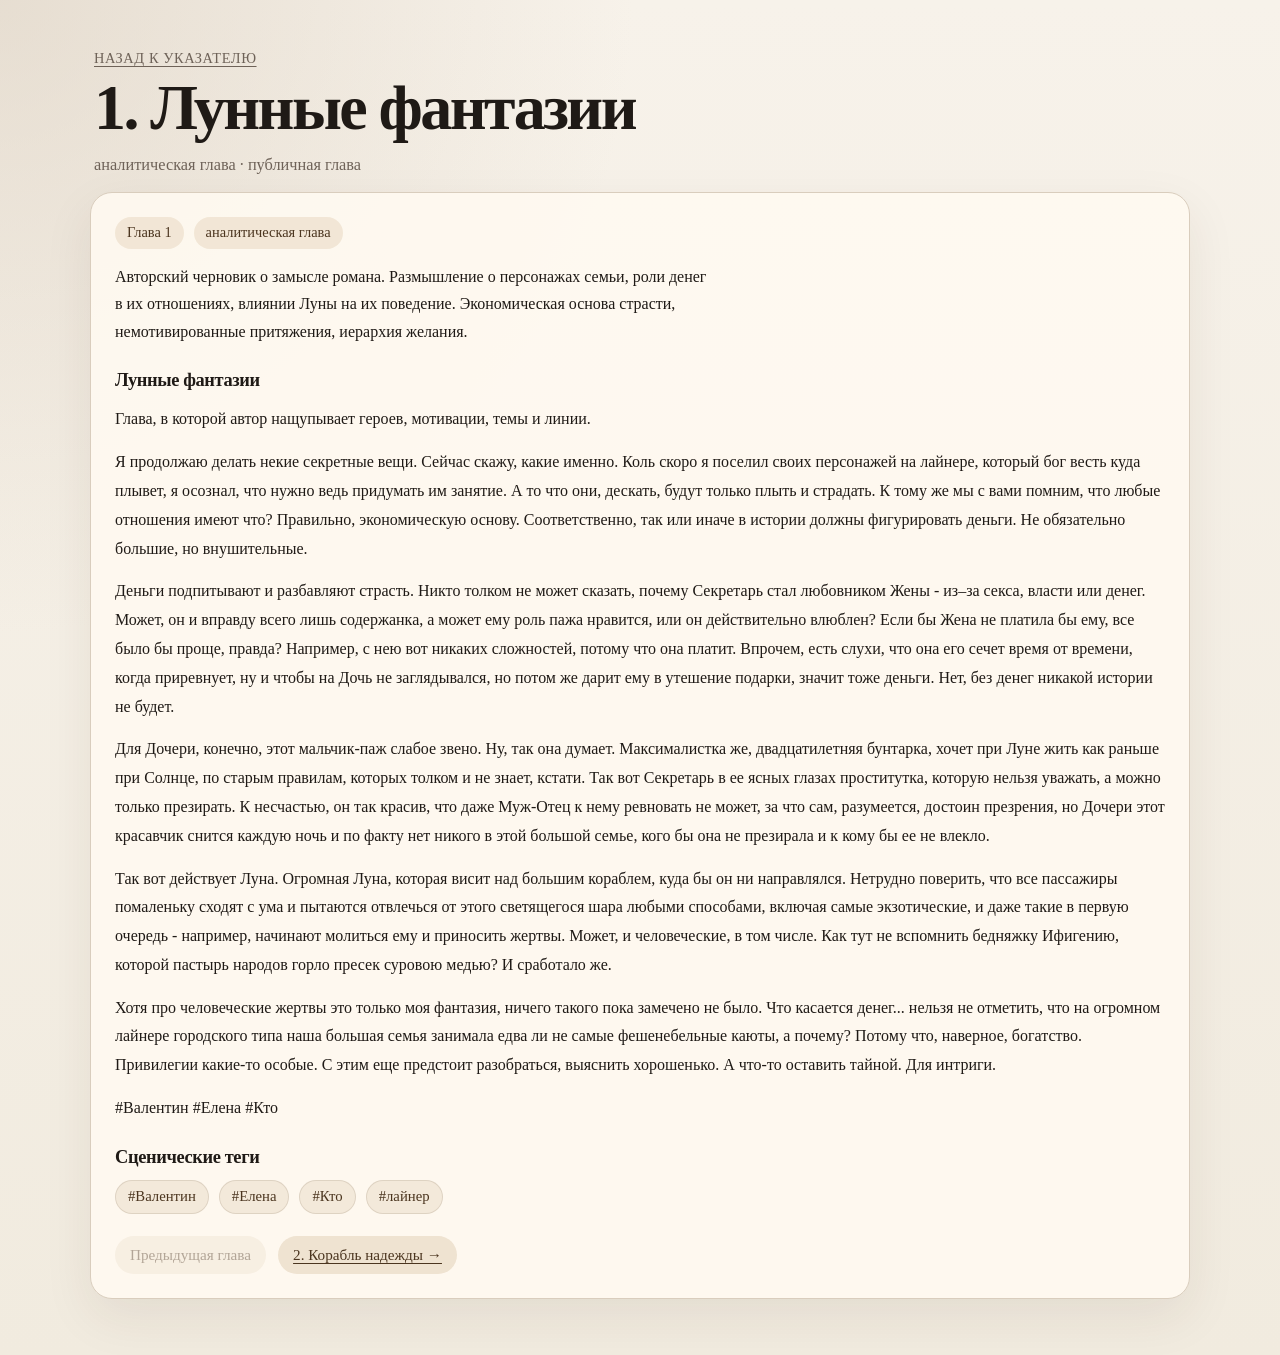
==== site/chapter.html @ 4c7f8df4 "Add full chapter dataset and wire site to full texts" ====
<!doctype html>
<html lang="ru">
  <head>
    <meta charset="utf-8" />
    <meta name="viewport" content="width=device-width, initial-scale=1" />
    <title>Под Огромной Луной — глава</title>
    <link rel="stylesheet" href="./styles.css" />
    <script type="module" src="./app.js"></script>
  </head>
  <body data-page="chapter">
    <div class="shell">
      <header class="site-header site-header--compact">
        <p class="eyebrow"><a href="./index.html">Назад к указателю</a></p>
        <h1 id="chapter-page-title">Глава</h1>
        <p id="chapter-page-meta" class="lede"></p>
      </header>

      <main class="panel">
        <article class="chapter-page">
          <div class="chapter-page__meta" id="chapter-page-badges"></div>
          <p id="chapter-page-summary" class="chapter-page__summary"></p>
          <div id="chapter-page-text" class="chapter-page__text" aria-label="Полный текст главы"></div>

          <section class="chapter-page__tags">
            <h2>Сценические теги</h2>
            <div id="chapter-page-tags" class="tag-filters"></div>
          </section>

          <nav class="chapter-nav" aria-label="Навигация по главам">
            <a id="prev-chapter" class="chapter-nav__link" href="#">Предыдущая глава</a>
            <a id="next-chapter" class="chapter-nav__link" href="#">Следующая глава</a>
          </nav>
        </article>
      </main>
    </div>
  </body>
</html>
---- site/styles.css ----
:root {
  color-scheme: light;
  --bg: #f5f1e8;
  --panel: #fffaf1;
  --text: #1f1a16;
  --muted: #6e6258;
  --line: #d9cdbd;
  --accent: #6b4d2f;
  --accent-strong: #4b351f;
  --chip: #efe3d1;
  --chip-active: #d8c0a1;
  --shadow: 0 18px 50px rgba(61, 42, 26, 0.08);
  --radius: 22px;
}

* {
  box-sizing: border-box;
}

html {
  background:
    radial-gradient(circle at top left, rgba(217, 205, 189, 0.55), transparent 34%),
    linear-gradient(180deg, #f7f2ea 0%, #f1ebdf 100%);
}

body {
  margin: 0;
  min-height: 100vh;
  color: var(--text);
  font-family: Georgia, "Times New Roman", serif;
}

a {
  color: inherit;
  text-decoration-thickness: 1px;
  text-underline-offset: 0.18em;
}

.shell {
  width: min(1100px, calc(100vw - 32px));
  margin: 0 auto;
  padding: 32px 0 56px;
}

.site-header {
  padding: 18px 4px 22px;
}

.site-header--compact {
  padding-bottom: 14px;
}

.eyebrow {
  margin: 0 0 10px;
  color: var(--muted);
  font-size: 0.9rem;
  letter-spacing: 0.04em;
  text-transform: uppercase;
}

.site-header h1 {
  margin: 0;
  font-size: clamp(2.1rem, 5vw, 4.2rem);
  line-height: 0.96;
  letter-spacing: -0.04em;
}

.lede {
  max-width: 60ch;
  margin: 14px 0 0;
  color: var(--muted);
  font-size: 1.02rem;
  line-height: 1.55;
}

.panel {
  display: grid;
  gap: 22px;
}

.toolbar,
.chapters,
.chapter-page {
  background: rgba(255, 250, 241, 0.9);
  border: 1px solid var(--line);
  border-radius: var(--radius);
  box-shadow: var(--shadow);
}

.toolbar,
.chapters {
  padding: 22px;
}

.toolbar__title,
.chapters__title {
  display: flex;
  align-items: baseline;
  justify-content: space-between;
  gap: 16px;
  margin-bottom: 16px;
}

.toolbar h2,
.chapters h2,
.chapter-page h2 {
  margin: 0;
  font-size: 1.15rem;
  letter-spacing: -0.02em;
}

.toolbar p,
.chapters p {
  margin: 0;
  color: var(--muted);
  font-size: 0.95rem;
}

.tag-filters {
  display: flex;
  flex-wrap: wrap;
  gap: 10px;
}

.tag-chip,
.chapter-nav__link {
  display: inline-flex;
  align-items: center;
  justify-content: center;
  gap: 8px;
  min-height: 38px;
  padding: 0 14px;
  border: 1px solid transparent;
  border-radius: 999px;
  background: var(--chip);
  color: var(--accent-strong);
  font: inherit;
  font-size: 0.95rem;
  line-height: 1;
  cursor: pointer;
}

.tag-chip:hover,
.chapter-nav__link:hover {
  border-color: rgba(75, 53, 31, 0.16);
}

.tag-chip[aria-pressed="true"] {
  background: var(--chip-active);
  border-color: rgba(75, 53, 31, 0.18);
}

.tag-chip--clear {
  background: transparent;
  border-color: var(--line);
}

.chapter-list {
  display: grid;
  gap: 14px;
}

.chapter-card {
  display: grid;
  gap: 14px;
  padding: 20px 20px 18px;
  border: 1px solid var(--line);
  border-radius: 18px;
  background: rgba(255, 255, 255, 0.45);
}

.chapter-card__top {
  display: flex;
  flex-wrap: wrap;
  align-items: baseline;
  justify-content: space-between;
  gap: 10px 16px;
}

.chapter-card__title {
  margin: 0;
  font-size: 1.22rem;
  line-height: 1.1;
}

.chapter-card__title a {
  text-decoration: none;
}

.chapter-card__title a:hover {
  text-decoration: underline;
}

.chapter-card__meta {
  color: var(--muted);
  font-size: 0.95rem;
}

.chapter-card__summary,
.chapter-page__summary {
  margin: 0;
  color: var(--text);
  font-size: 1rem;
  line-height: 1.72;
}

.chapter-card__tags {
  display: flex;
  flex-wrap: wrap;
  gap: 9px;
}

.chapter-card__tag {
  min-height: 32px;
  padding: 0 11px;
  border: 1px solid rgba(75, 53, 31, 0.12);
  border-radius: 999px;
  background: rgba(239, 227, 209, 0.72);
  color: var(--accent-strong);
  font: inherit;
  font-size: 0.92rem;
  cursor: pointer;
}

.chapter-card__tag:hover,
.chapter-page__tag:hover {
  text-decoration: underline;
}

.empty-state {
  margin: 14px 2px 0;
  color: var(--muted);
  font-size: 0.98rem;
  line-height: 1.6;
}

.chapter-page {
  padding: 24px;
}

.chapter-page__meta {
  display: flex;
  flex-wrap: wrap;
  gap: 10px;
  margin-bottom: 14px;
}

.chapter-page__badge {
  display: inline-flex;
  align-items: center;
  min-height: 32px;
  padding: 0 12px;
  border-radius: 999px;
  background: rgba(241, 229, 212, 0.92);
  color: var(--accent-strong);
  font-size: 0.9rem;
}

.chapter-page__summary {
  max-width: 75ch;
  margin-bottom: 20px;
}

.chapter-page__text {
  display: grid;
  gap: 14px;
  margin-bottom: 24px;
  padding-top: 4px;
}

.chapter-page__text-title {
  margin: 4px 0 0;
  font-size: 1.18rem;
  line-height: 1.2;
  letter-spacing: -0.02em;
}

.chapter-page__text-paragraph {
  margin: 0;
  color: var(--text);
  font-size: 1rem;
  line-height: 1.8;
  white-space: pre-wrap;
}

.chapter-page__tags {
  display: grid;
  gap: 12px;
  margin-bottom: 22px;
}

.chapter-nav {
  display: flex;
  flex-wrap: wrap;
  gap: 12px;
}

.chapter-page__tag {
  min-height: 34px;
  padding: 0 12px;
  border: 1px solid rgba(75, 53, 31, 0.12);
  border-radius: 999px;
  background: rgba(239, 227, 209, 0.72);
  color: var(--accent-strong);
  font: inherit;
  font-size: 0.92rem;
  cursor: pointer;
}

.chapter-nav__link[aria-disabled="true"] {
  pointer-events: none;
  opacity: 0.42;
}

@media (max-width: 720px) {
  .shell {
    width: min(100vw - 20px, 1100px);
    padding-top: 20px;
  }

  .toolbar__title,
  .chapters__title {
    align-items: flex-start;
    flex-direction: column;
  }

  .chapter-page {
    padding: 20px;
  }
}
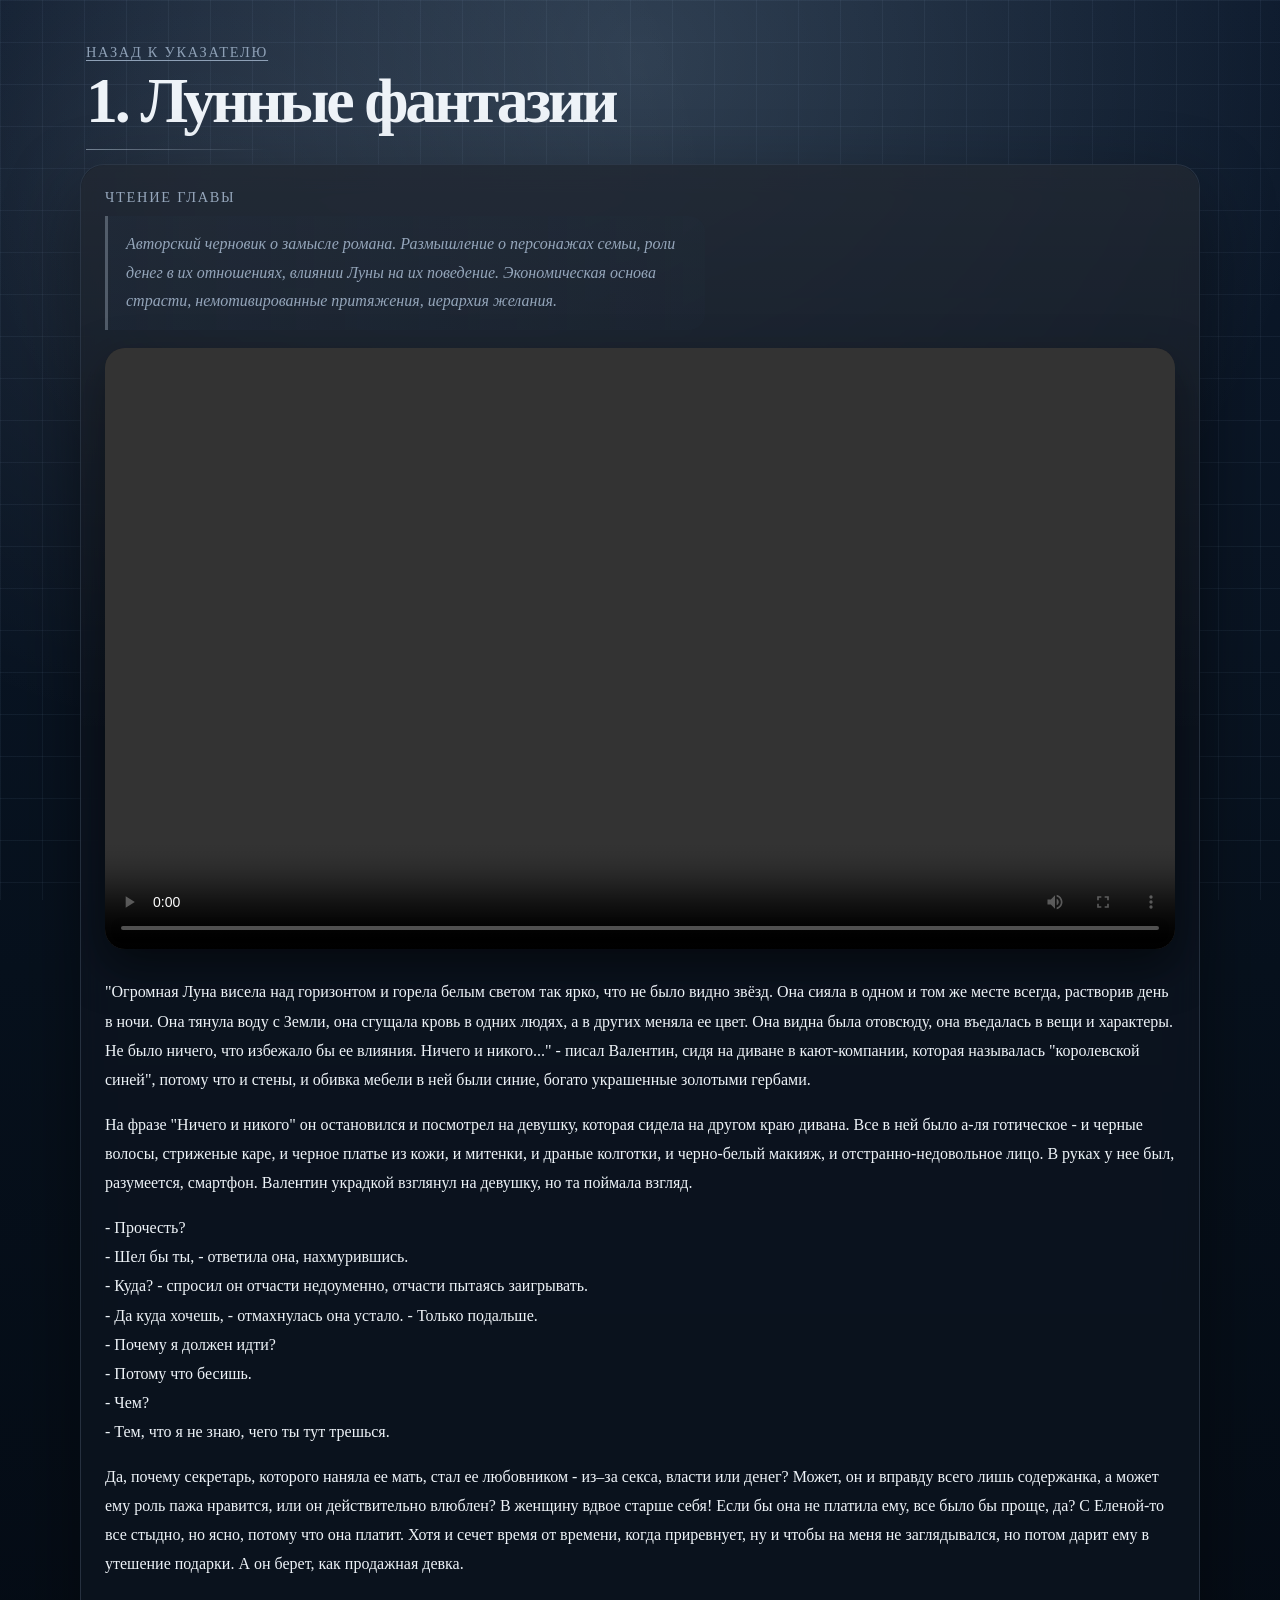
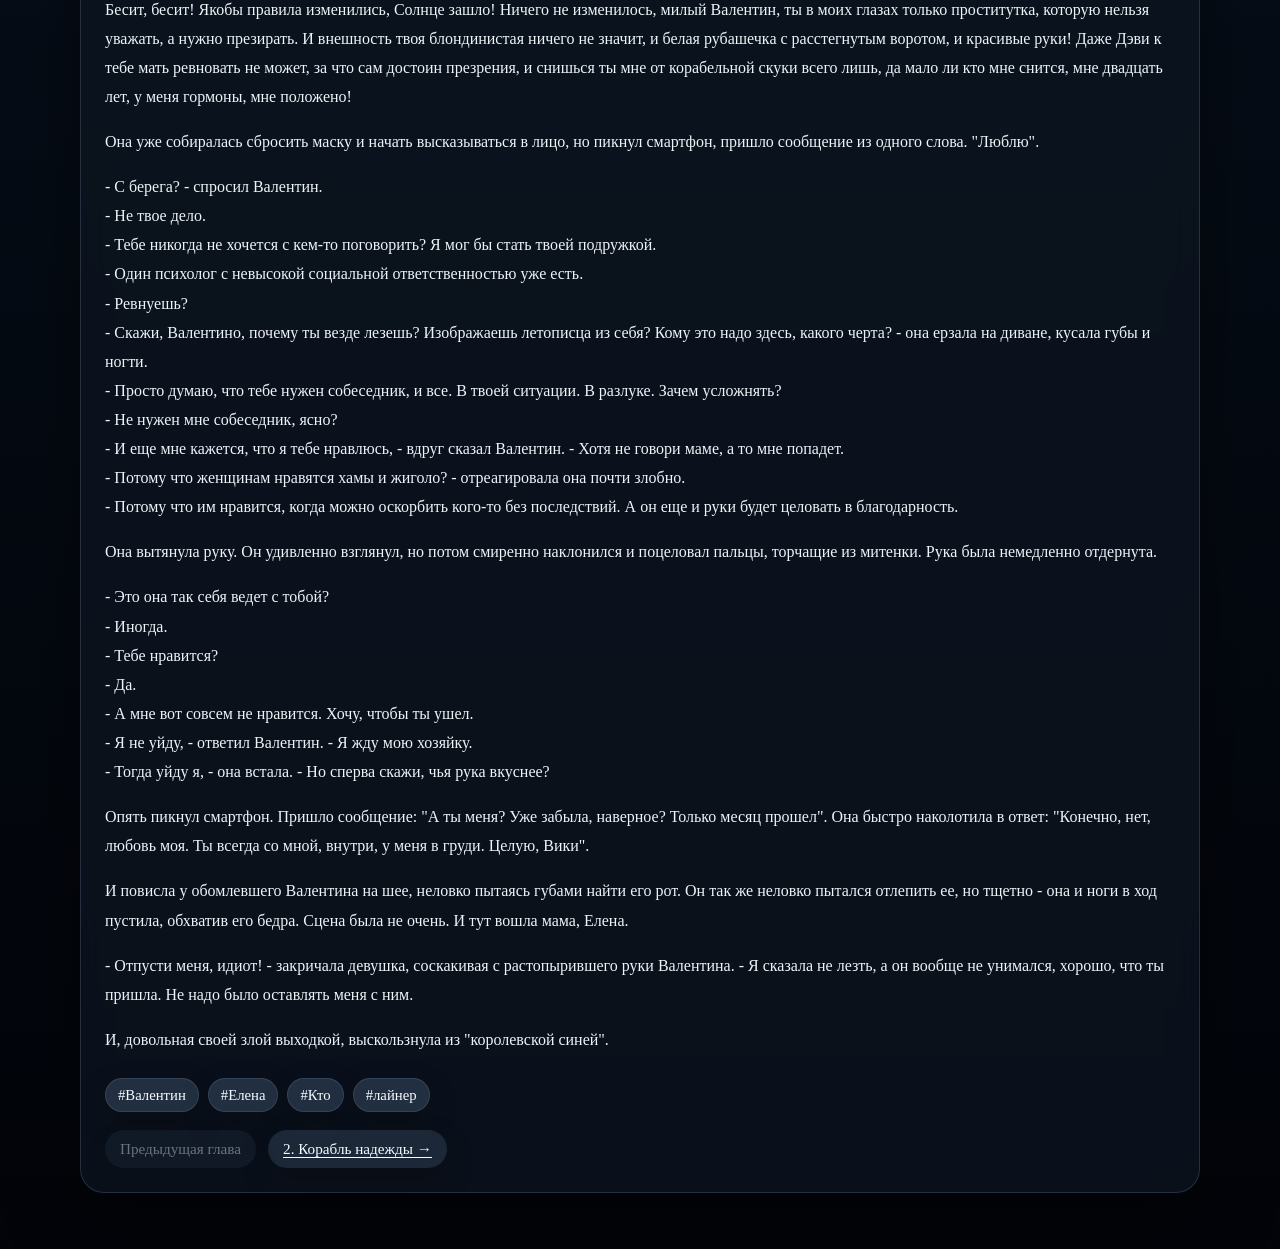
==== commit 6363c5a8: "Обновить сайт чтения и генерацию глав" ====
--- a/site/chapter.html
+++ b/site/chapter.html
@@ -12,24 +12,28 @@
       <header class="site-header site-header--compact">
         <p class="eyebrow"><a href="./index.html">Назад к указателю</a></p>
         <h1 id="chapter-page-title">Глава</h1>
-        <p id="chapter-page-meta" class="lede"></p>
       </header>
 
-      <main class="panel">
-        <article class="chapter-page">
-          <div class="chapter-page__meta" id="chapter-page-badges"></div>
-          <p id="chapter-page-summary" class="chapter-page__summary"></p>
-          <div id="chapter-page-text" class="chapter-page__text" aria-label="Полный текст главы"></div>
+      <main class="panel chapter-page-panel">
+        <article class="chapter-page chapter-page--single">
+          <header class="chapter-page__header">
+            <p class="eyebrow eyebrow--chapter">Чтение главы</p>
+          </header>
 
-          <section class="chapter-page__tags">
-            <h2>Сценические теги</h2>
-            <div id="chapter-page-tags" class="tag-filters"></div>
-          </section>
+          <div class="chapter-page__reading">
+            <p id="chapter-page-intro" class="chapter-page__intro"></p>
+            <div id="chapter-page-video" class="chapter-page__video" hidden></div>
+            <div id="chapter-page-text" class="chapter-page__text" aria-label="Полный текст главы"></div>
+          </div>
 
-          <nav class="chapter-nav" aria-label="Навигация по главам">
-            <a id="prev-chapter" class="chapter-nav__link" href="#">Предыдущая глава</a>
-            <a id="next-chapter" class="chapter-nav__link" href="#">Следующая глава</a>
-          </nav>
+          <footer class="chapter-page__footer">
+            <div id="chapter-page-tags" class="tag-filters chapter-page__tags"></div>
+
+            <nav class="chapter-nav" aria-label="Навигация по главам">
+              <a id="prev-chapter" class="chapter-nav__link" href="#">Предыдущая глава</a>
+              <a id="next-chapter" class="chapter-nav__link" href="#">Следующая глава</a>
+            </nav>
+          </footer>
         </article>
       </main>
     </div>
--- a/site/styles.css
+++ b/site/styles.css
@@ -1,16 +1,23 @@
 :root {
   color-scheme: light;
-  --bg: #f5f1e8;
-  --panel: #fffaf1;
-  --text: #1f1a16;
-  --muted: #6e6258;
-  --line: #d9cdbd;
-  --accent: #6b4d2f;
-  --accent-strong: #4b351f;
-  --chip: #efe3d1;
-  --chip-active: #d8c0a1;
-  --shadow: 0 18px 50px rgba(61, 42, 26, 0.08);
-  --radius: 22px;
+  --bg: #07111d;
+  --bg-deep: #020409;
+  --panel: rgba(13, 20, 31, 0.82);
+  --panel-strong: rgba(18, 27, 41, 0.96);
+  --text: #eef3f8;
+  --muted: #8ea0b6;
+  --line: rgba(164, 188, 214, 0.18);
+  --line-strong: rgba(164, 188, 214, 0.3);
+  --accent: #d6e7f7;
+  --accent-strong: #f6fbff;
+  --chip: rgba(30, 43, 60, 0.9);
+  --chip-active: #90a8c2;
+  --chip-soft: rgba(255, 255, 255, 0.05);
+  --shadow: 0 28px 76px rgba(0, 0, 0, 0.42);
+  --shadow-soft: 0 12px 30px rgba(0, 0, 0, 0.22);
+  --radius: 24px;
+  --radius-sm: 18px;
+  --focus: rgba(214, 231, 247, 0.28);
 }
 
 * {
@@ -18,9 +25,11 @@
 }
 
 html {
+  min-height: 100%;
   background:
-    radial-gradient(circle at top left, rgba(217, 205, 189, 0.55), transparent 34%),
-    linear-gradient(180deg, #f7f2ea 0%, #f1ebdf 100%);
+    radial-gradient(circle at 50% 2%, rgba(206, 236, 255, 0.18), transparent 24%),
+    radial-gradient(circle at 16% 8%, rgba(255, 255, 255, 0.08), transparent 18%),
+    linear-gradient(180deg, #0d1a2d 0%, var(--bg) 34%, var(--bg-deep) 100%);
 }
 
 body {
@@ -28,6 +37,10 @@
   min-height: 100vh;
   color: var(--text);
   font-family: Georgia, "Times New Roman", serif;
+  background:
+    linear-gradient(90deg, rgba(150, 181, 214, 0.07) 1px, transparent 1px) 0 0 / 42px 42px,
+    linear-gradient(180deg, rgba(150, 181, 214, 0.07) 1px, transparent 1px) 0 0 / 42px 42px;
+  background-attachment: fixed;
 }
 
 a {
@@ -37,32 +50,42 @@
 }
 
 .shell {
-  width: min(1100px, calc(100vw - 32px));
+  width: min(1120px, calc(100vw - 32px));
   margin: 0 auto;
-  padding: 32px 0 56px;
+  padding: 28px 0 56px;
 }
 
 .site-header {
-  padding: 18px 4px 22px;
+  position: relative;
+  padding: 16px 6px 24px;
 }
 
 .site-header--compact {
   padding-bottom: 14px;
 }
 
+.site-header::after {
+  content: "";
+  display: block;
+  width: min(180px, 32vw);
+  height: 1px;
+  margin-top: 18px;
+  background: linear-gradient(90deg, rgba(214, 231, 247, 0.48), transparent);
+}
+
 .eyebrow {
   margin: 0 0 10px;
   color: var(--muted);
   font-size: 0.9rem;
-  letter-spacing: 0.04em;
+  letter-spacing: 0.12em;
   text-transform: uppercase;
 }
 
 .site-header h1 {
   margin: 0;
-  font-size: clamp(2.1rem, 5vw, 4.2rem);
-  line-height: 0.96;
-  letter-spacing: -0.04em;
+  font-size: clamp(2.15rem, 5vw, 4.4rem);
+  line-height: 0.94;
+  letter-spacing: -0.05em;
 }
 
 .lede {
@@ -70,7 +93,7 @@
   margin: 14px 0 0;
   color: var(--muted);
   font-size: 1.02rem;
-  line-height: 1.55;
+  line-height: 1.65;
 }
 
 .panel {
@@ -81,10 +104,24 @@
 .toolbar,
 .chapters,
 .chapter-page {
-  background: rgba(255, 250, 241, 0.9);
+  position: relative;
+  background: var(--panel);
   border: 1px solid var(--line);
   border-radius: var(--radius);
   box-shadow: var(--shadow);
+  backdrop-filter: blur(14px) saturate(115%);
+  -webkit-backdrop-filter: blur(14px) saturate(115%);
+}
+
+.toolbar::before,
+.chapters::before,
+.chapter-page::before {
+  content: "";
+  position: absolute;
+  inset: 0;
+  border-radius: inherit;
+  pointer-events: none;
+  background: linear-gradient(180deg, rgba(255, 255, 255, 0.07), transparent 22%);
 }
 
 .toolbar,
@@ -106,7 +143,7 @@
 .chapter-page h2 {
   margin: 0;
   font-size: 1.15rem;
-  letter-spacing: -0.02em;
+  letter-spacing: -0.03em;
 }
 
 .toolbar p,
@@ -138,26 +175,34 @@
   font-size: 0.95rem;
   line-height: 1;
   cursor: pointer;
+  box-shadow: var(--shadow-soft);
+  transition:
+    transform 120ms ease,
+    background-color 120ms ease,
+    border-color 120ms ease,
+    box-shadow 120ms ease;
 }
 
 .tag-chip:hover,
 .chapter-nav__link:hover {
-  border-color: rgba(75, 53, 31, 0.16);
+  border-color: rgba(214, 231, 247, 0.22);
+  transform: translateY(-1px);
 }
 
 .tag-chip[aria-pressed="true"] {
   background: var(--chip-active);
-  border-color: rgba(75, 53, 31, 0.18);
+  border-color: rgba(214, 231, 247, 0.35);
+  color: #0d1622;
 }
 
 .tag-chip--clear {
-  background: transparent;
+  background: var(--chip-soft);
   border-color: var(--line);
 }
 
 .chapter-list {
   display: grid;
-  gap: 14px;
+  gap: 16px;
 }
 
 .chapter-card {
@@ -165,8 +210,11 @@
   gap: 14px;
   padding: 20px 20px 18px;
   border: 1px solid var(--line);
-  border-radius: 18px;
-  background: rgba(255, 255, 255, 0.45);
+  border-radius: var(--radius-sm);
+  background:
+    linear-gradient(180deg, rgba(20, 31, 46, 0.88), rgba(10, 17, 27, 0.74)),
+    rgba(255, 255, 255, 0.04);
+  box-shadow: var(--shadow-soft);
 }
 
 .chapter-card__top {
@@ -179,7 +227,7 @@
 
 .chapter-card__title {
   margin: 0;
-  font-size: 1.22rem;
+  font-size: 1.2rem;
   line-height: 1.1;
 }
 
@@ -189,19 +237,20 @@
 
 .chapter-card__title a:hover {
   text-decoration: underline;
+  color: var(--accent);
 }
 
 .chapter-card__meta {
   color: var(--muted);
   font-size: 0.95rem;
-}
-
-.chapter-card__summary,
-.chapter-page__summary {
+  letter-spacing: 0.02em;
+}
+
+.chapter-card__summary {
   margin: 0;
   color: var(--text);
   font-size: 1rem;
-  line-height: 1.72;
+  line-height: 1.76;
 }
 
 .chapter-card__tags {
@@ -213,18 +262,23 @@
 .chapter-card__tag {
   min-height: 32px;
   padding: 0 11px;
-  border: 1px solid rgba(75, 53, 31, 0.12);
+  border: 1px solid rgba(164, 188, 214, 0.15);
   border-radius: 999px;
-  background: rgba(239, 227, 209, 0.72);
+  background: rgba(37, 52, 70, 0.9);
   color: var(--accent-strong);
   font: inherit;
   font-size: 0.92rem;
   cursor: pointer;
+  transition:
+    transform 120ms ease,
+    background-color 120ms ease,
+    border-color 120ms ease;
 }
 
 .chapter-card__tag:hover,
 .chapter-page__tag:hover {
   text-decoration: underline;
+  transform: translateY(-1px);
 }
 
 .empty-state {
@@ -238,32 +292,49 @@
   padding: 24px;
 }
 
-.chapter-page__meta {
+.chapter-page__tags {
   display: flex;
   flex-wrap: wrap;
-  gap: 10px;
-  margin-bottom: 14px;
-}
-
-.chapter-page__badge {
-  display: inline-flex;
-  align-items: center;
-  min-height: 32px;
-  padding: 0 12px;
-  border-radius: 999px;
-  background: rgba(241, 229, 212, 0.92);
-  color: var(--accent-strong);
-  font-size: 0.9rem;
-}
-
-.chapter-page__summary {
+  gap: 9px;
+  margin-bottom: 18px;
+}
+
+.chapter-page__intro {
   max-width: 75ch;
-  margin-bottom: 20px;
+  margin: 0 0 18px;
+  padding: 14px 16px 14px 18px;
+  border-left: 3px solid rgba(214, 231, 247, 0.28);
+  border-radius: 0 16px 16px 0;
+  background: linear-gradient(90deg, rgba(18, 28, 42, 0.92), rgba(18, 28, 42, 0.54));
+  color: var(--muted);
+  font-size: 1rem;
+  line-height: 1.78;
+  font-style: italic;
+}
+
+.chapter-page__video {
+  margin: 0 0 24px;
+  border-radius: 20px;
+  overflow: hidden;
+  background:
+    radial-gradient(circle at 50% 0%, rgba(206, 236, 255, 0.14), transparent 42%),
+    #05070c;
+  box-shadow:
+    inset 0 0 0 1px rgba(206, 236, 255, 0.08),
+    0 18px 44px rgba(0, 0, 0, 0.5);
+  aspect-ratio: 16 / 9;
+}
+
+.chapter-page__video-media {
+  display: block;
+  width: 100%;
+  height: 100%;
+  border: 0;
 }
 
 .chapter-page__text {
   display: grid;
-  gap: 14px;
+  gap: 16px;
   margin-bottom: 24px;
   padding-top: 4px;
 }
@@ -272,21 +343,15 @@
   margin: 4px 0 0;
   font-size: 1.18rem;
   line-height: 1.2;
-  letter-spacing: -0.02em;
+  letter-spacing: -0.03em;
 }
 
 .chapter-page__text-paragraph {
   margin: 0;
   color: var(--text);
   font-size: 1rem;
-  line-height: 1.8;
+  line-height: 1.82;
   white-space: pre-wrap;
-}
-
-.chapter-page__tags {
-  display: grid;
-  gap: 12px;
-  margin-bottom: 22px;
 }
 
 .chapter-nav {
@@ -298,18 +363,41 @@
 .chapter-page__tag {
   min-height: 34px;
   padding: 0 12px;
-  border: 1px solid rgba(75, 53, 31, 0.12);
+  border: 1px solid rgba(164, 188, 214, 0.15);
   border-radius: 999px;
-  background: rgba(239, 227, 209, 0.72);
+  background: rgba(37, 52, 70, 0.9);
   color: var(--accent-strong);
   font: inherit;
   font-size: 0.92rem;
   cursor: pointer;
+  transition:
+    transform 120ms ease,
+    background-color 120ms ease,
+    border-color 120ms ease;
 }
 
 .chapter-nav__link[aria-disabled="true"] {
   pointer-events: none;
   opacity: 0.42;
+}
+
+.chapter-page__tag:focus-visible,
+.tag-chip:focus-visible,
+.chapter-card__tag:focus-visible,
+.chapter-nav__link:focus-visible,
+.chapter-card__title a:focus-visible,
+.eyebrow a:focus-visible {
+  outline: 2px solid var(--focus);
+  outline-offset: 2px;
+}
+
+@media (prefers-reduced-motion: reduce) {
+  .tag-chip,
+  .chapter-nav__link,
+  .chapter-card__tag,
+  .chapter-page__tag {
+    transition: none;
+  }
 }
 
 @media (max-width: 720px) {
@@ -327,4 +415,17 @@
   .chapter-page {
     padding: 20px;
   }
-}
+
+  .toolbar,
+  .chapters {
+    padding: 18px;
+  }
+
+  .chapter-card {
+    padding: 18px 16px 16px;
+  }
+
+  .chapter-page__intro {
+    padding: 13px 14px 13px 16px;
+  }
+}
